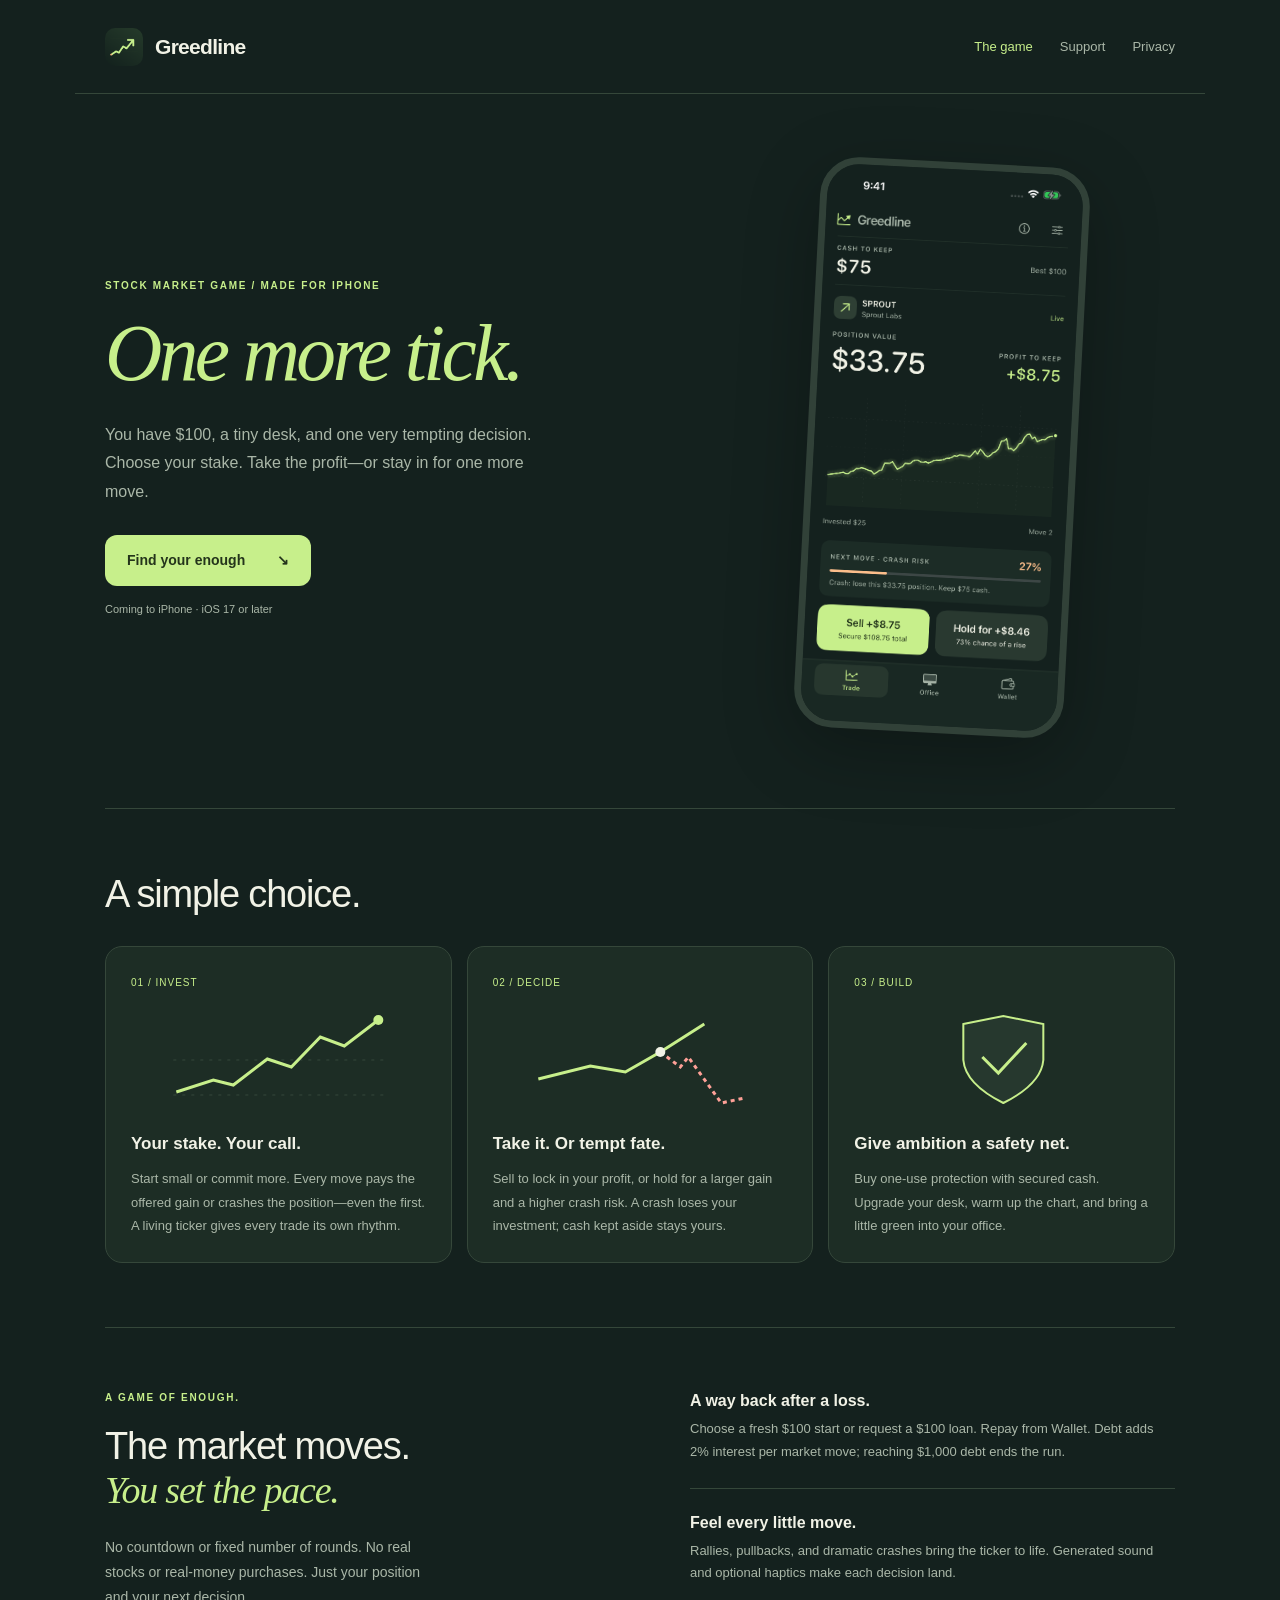
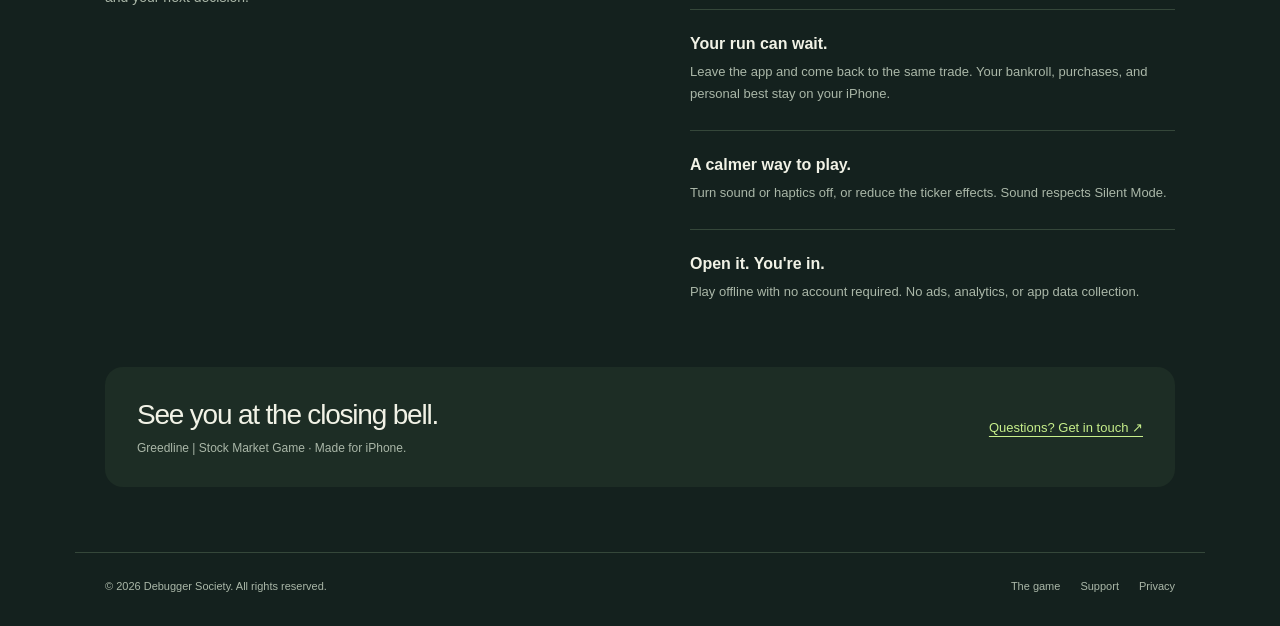
==== index.html @ 33b6f651 "initial commit" ====
<!doctype html>
<html lang="en"><head><meta charset="utf-8"><meta name="viewport" content="width=device-width,initial-scale=1"><meta name="theme-color" content="#14211e"><title>Greedline | Stock Market Game</title><meta name="description" content="Bank a little profit or risk it all for one more move. Greedline is a fictional stock-market game made for iPhone. Fast trades, clear odds, and a very tempting button."><meta property="og:title" content="Greedline | Stock Market Game — How much is enough?"><meta property="og:description" content="Bank a little profit or risk it all for one more move. Greedline is a fictional stock-market game made for iPhone. Fast trades, clear odds, and a very tempting button."><meta property="og:type" content="website"><link rel="icon" href="assets/app-icon.png"><link rel="apple-touch-icon" href="assets/app-icon.png"><link rel="stylesheet" href="assets/styles.css"></head><body><a class="skip" href="#main">Skip to content</a><header class="header wrap"><a class="brand" href="index.html"><img src="assets/app-icon.png" width="38" height="38" alt="">Greedline</a><nav class="nav" aria-label="Main navigation"><a href="index.html#how-to-play" aria-current="page" class="how-link">The game</a><a href="support.html">Support</a><a href="privacy.html">Privacy</a></nav></header><main id="main" class="wrap"><section class="hero"><div><p class="eyebrow">Stock Market Game / Made for iPhone</p><h1><em>One more tick.</em></h1><p class="lede">You have $100, a tiny desk, and one very tempting decision. Choose your stake. Take the profit—or stay in for one more move.</p><a class="button" href="#how-to-play">Find your enough <span aria-hidden="true">↘</span></a><p class="platform">Coming to iPhone · iOS 17 or later</p></div><div class="phone-stage"><div class="phone"><img src="assets/gameplay.png" width="1206" height="2622" fetchpriority="high" alt="Greedline's native iPhone trading screen with a live stock ticker, cash, position value, a crash-risk meter, and large Sell and Hold controls showing exact amounts."></div></div></section>
<section id="how-to-play" class="section"><div class="section-top"><div><h2>A simple choice.<br></div></div><div class="cards">
<article class="card"><span class="card-number">01 / INVEST</span><svg viewBox="0 0 220 100" aria-hidden="true"><path d="M5 83H215M5 48H215" stroke="#35473a" stroke-dasharray="3 6"/><path d="M8 80L45 68L65 73L99 47L123 55L152 25L176 34L210 8" fill="none" stroke="#c7ef8b" stroke-width="3"/><circle cx="210" cy="8" r="5" fill="#c7ef8b"/></svg><h3>Your stake. Your call.</h3><p>Start small or commit more. Every move pays the offered gain or crashes the position—even the first. A living ticker gives every trade its own rhythm.</p></article>
<article class="card"><span class="card-number">02 / DECIDE</span><svg viewBox="0 0 220 100" aria-hidden="true"><path d="M8 67L60 54L95 60L130 40L174 12" fill="none" stroke="#c7ef8b" stroke-width="3"/><path d="M130 40L150 55L158 45L191 91L214 86" fill="none" stroke="#ffa097" stroke-width="3" stroke-dasharray="4 4"/><circle cx="130" cy="40" r="5" fill="#f1f2e6"/></svg><h3>Take it. Or tempt fate.</h3><p>Sell to lock in your profit, or hold for a larger gain and a higher crash risk. A crash loses your investment; cash kept aside stays yours.</p></article>
<article class="card"><span class="card-number">03 / BUILD</span><svg viewBox="0 0 220 100" aria-hidden="true"><path d="M72 12L112 4L152 12V48Q150 72 112 91Q74 72 72 48Z" fill="#26382e" stroke="#c7ef8b" stroke-width="2"/><path d="M91 45L107 61L135 31" fill="none" stroke="#c7ef8b" stroke-width="3"/></svg><h3>Give ambition a safety net.</h3><p>Buy one-use protection with secured cash. Upgrade your desk, warm up the chart, and bring a little green into your office.</p></article>
</div></section>
<section class="section quiet"><div><p class="eyebrow">A game of enough.</p><h2>The market moves.<br><em>You set the pace.</em></h2><p>No countdown or fixed number of rounds. No real stocks or real-money purchases. Just your position and your next decision.</p></div><ul class="benefits"><li><strong>A way back after a loss.</strong><p>Choose a fresh $100 start or request a $100 loan. Repay from Wallet. Debt adds 2% interest per market move; reaching $1,000 debt ends the run.</p></li><li><strong>Feel every little move.</strong><p>Rallies, pullbacks, and dramatic crashes bring the ticker to life. Generated sound and optional haptics make each decision land.</p></li><li><strong>Your run can wait.</strong><p>Leave the app and come back to the same trade. Your bankroll, purchases, and personal best stay on your iPhone.</p></li><li><strong>A calmer way to play.</strong><p>Turn sound or haptics off, or reduce the ticker effects. Sound respects Silent Mode.</p></li><li><strong>Open it. You're in.</strong><p>Play offline with no account required. No ads, analytics, or app data collection.</p></li></ul></section>
<aside class="closing"><div><h2>See you at the closing bell.</h2><p>Greedline | Stock Market Game · Made for iPhone.</p></div><a href="support.html">Questions? Get in touch ↗</a></aside></main><footer class="footer wrap"><span>© 2026 Debugger Society. All rights reserved.</span><div><a href="index.html">The game</a><a href="support.html">Support</a><a href="privacy.html">Privacy</a></div></footer></body></html>
---- assets/styles.css ----
:root{--bg:#14211e;--surface:#1d2d25;--line:#35473a;--ink:#f1f2e6;--muted:#aab7a8;--green:#c7ef8b;--orange:#ffc08c;font-family:-apple-system,BlinkMacSystemFont,'Segoe UI',sans-serif;color:var(--ink);background:var(--bg)}*{box-sizing:border-box}body{margin:0}a{color:inherit;text-underline-offset:4px}button,a{-webkit-tap-highlight-color:transparent}a:focus-visible,summary:focus-visible{outline:3px solid var(--orange);outline-offset:5px}h1,h2,h3,p{margin:0}.wrap{max-width:1130px;margin:auto;padding-left:30px;padding-right:30px}.header{display:flex;justify-content:space-between;align-items:center;padding-top:25px;padding-bottom:25px;border-bottom:1px solid var(--line);gap:20px}.brand{font-size:21px;font-weight:650;display:flex;align-items:center;gap:12px;letter-spacing:-.7px;text-decoration:none}.brand img{border-radius:10px}.nav{display:flex;gap:27px;font-size:13px;color:var(--muted)}.nav a{text-decoration:none;padding:14px 0}.nav a:hover,.nav a[aria-current]{color:var(--green)}.eyebrow{font-size:10px;letter-spacing:1.7px;font-weight:600;text-transform:uppercase;color:var(--green);margin-bottom:22px}.hero{display:grid;grid-template-columns:1.15fr 1fr;align-items:center;gap:70px;padding:68px 0 75px}.hero h1{font-size:clamp(54px,6.2vw,83px);font-weight:500;letter-spacing:-3.6px;line-height:1.02}em{font-family:Georgia,serif;font-weight:400;color:var(--green)}.lede{font-size:16px;line-height:1.8;color:var(--muted);max-width:440px;margin-top:27px}.button{display:inline-flex;align-items:center;justify-content:space-between;gap:32px;background:var(--green);color:#24341b;border-radius:12px;padding:17px 22px;font-size:14px;text-decoration:none;font-weight:600;min-height:51px;margin-top:28px}.platform{font-size:11px;color:var(--muted);margin-top:17px}.phone-stage{position:relative;display:flex;justify-content:center}.phone{width:270px;border:7px solid #314138;border-radius:39px;overflow:hidden;box-shadow:0 20px 70px #0004;transform:rotate(3deg);background:var(--bg)}.phone img{display:block;width:100%;height:auto}.stage-note{position:absolute;bottom:48px;left:-35px;background:var(--ink);color:#263421;border-radius:13px;padding:17px 21px;box-shadow:0 10px 30px #0003;transform:rotate(-4deg);font-size:12px}.stage-note strong{display:block;font-size:22px;margin-top:5px;letter-spacing:-.5px}.section{border-top:1px solid var(--line);padding:64px 0}.section-top{display:flex;justify-content:space-between;gap:30px;align-items:end;margin-bottom:30px}.section h2,.closing h2{font-size:38px;font-weight:500;letter-spacing:-1.2px;line-height:1.15}.section-top p{max-width:330px;color:var(--muted);font-size:14px;line-height:1.75}.cards{display:grid;grid-template-columns:repeat(3,1fr);gap:15px}.card{padding:25px;background:var(--surface);border:1px solid var(--line);border-radius:17px}.card-number{color:var(--green);font-size:10px;letter-spacing:1px}.card svg{width:100%;height:100px;margin:22px 0;display:block}.card h3{font-size:17px;font-weight:550;margin-bottom:13px}.card p{font-size:13px;line-height:1.8;color:var(--muted)}.quiet{display:grid;grid-template-columns:1fr 1fr;gap:100px}.quiet>div>p:last-child{font-size:14px;line-height:1.8;color:var(--muted);margin-top:22px;max-width:330px}.benefits{list-style:none;padding:0;margin:0}.benefits li{padding:0 0 25px;margin-bottom:25px;border-bottom:1px solid var(--line)}.benefits li:last-child{border:0;margin:0;padding:0}.benefits strong{font-size:16px;font-weight:550}.benefits p{font-size:13px;line-height:1.7;color:var(--muted);margin-top:8px}.closing{padding:32px;border-radius:18px;background:var(--surface);display:flex;align-items:center;justify-content:space-between;gap:25px;margin:0 0 65px}.closing h2{font-size:28px}.closing p{font-size:12px;color:var(--muted);margin-top:10px}.closing a{font-size:13px;color:var(--green)}.footer{display:flex;justify-content:space-between;gap:25px;padding-top:25px;padding-bottom:30px;border-top:1px solid var(--line);font-size:11px;line-height:1.6;color:var(--muted)}.footer div{display:flex;gap:20px}.footer a{text-decoration:none}.skip{position:absolute;left:15px;top:-100px;padding:15px;background:var(--green);color:var(--bg);z-index:5}.skip:focus{top:15px}.doc-head{padding:65px 0 40px}.doc-head h1{font-size:clamp(39px,6vw,64px);font-weight:500;letter-spacing:-2px}.doc-head .lede{max-width:660px}.doc-grid{display:grid;grid-template-columns:200px 1fr;gap:60px;padding-bottom:75px}.doc-nav{display:flex;flex-direction:column;gap:8px;align-self:start;position:sticky;top:30px;font-size:12px;color:var(--muted)}.doc-nav a{padding:10px 0}.doc-content section{margin-bottom:35px}.doc-content h2{font-size:21px;font-weight:550;margin-bottom:15px}.doc-content p{font-size:14px;line-height:1.85;color:var(--muted)}.doc-content p+p{margin-top:14px}.doc-content a{color:var(--green)}.support-body{display:grid;grid-template-columns:1fr 1.2fr;gap:55px;padding-bottom:70px}.contact-card{background:var(--surface);border:1px solid var(--line);border-radius:17px;padding:28px}.contact-card h2,.support-body h2{font-size:24px;font-weight:500;margin-bottom:18px}.contact-card p{font-size:13px;line-height:1.8;color:var(--muted);overflow-wrap:anywhere}.contact-card .button{margin:18px 0 22px}.contact-card a:not(.button){color:var(--green)}details{border-bottom:1px solid var(--line);padding:7px 0}summary{padding:17px 0;cursor:pointer;font-size:14px;line-height:1.5}details p{font-size:13px;line-height:1.85;color:var(--muted);padding-bottom:19px}details a{color:var(--green)}@media(max-width:750px){.wrap{padding-left:21px;padding-right:21px}.header{padding-top:16px;padding-bottom:16px}.brand{font-size:19px}.nav{gap:16px;font-size:12px}.how-link{display:none}.hero{grid-template-columns:1fr;gap:52px;padding:48px 0}.hero h1{font-size:60px;letter-spacing:-2.8px}.lede{font-size:15px}.phone{width:255px}.stage-note{left:0;bottom:45px}.section{padding:43px 0}.section-top{display:block}.section-top p{margin-top:20px}.cards{grid-template-columns:1fr}.card{display:grid;grid-template-columns:1fr 100px;gap:14px}.card svg{grid-column:2;grid-row:1/4;height:100%;margin:0}.card-number,.card h3,.card p{grid-column:1}.card h3{margin:0}.quiet{grid-template-columns:1fr;gap:35px}.closing{flex-direction:column;align-items:start;padding:25px;margin-bottom:45px}.footer{font-size:10px;flex-direction:column;gap:12px}.doc-head{padding:42px 0 30px}.doc-grid{grid-template-columns:1fr;gap:30px}.doc-nav{position:static;flex-direction:row;flex-wrap:wrap;gap:14px}.support-body{grid-template-columns:1fr;gap:38px}.section h2{font-size:34px}}@media(prefers-reduced-motion:reduce){*{scroll-behavior:auto!important}}
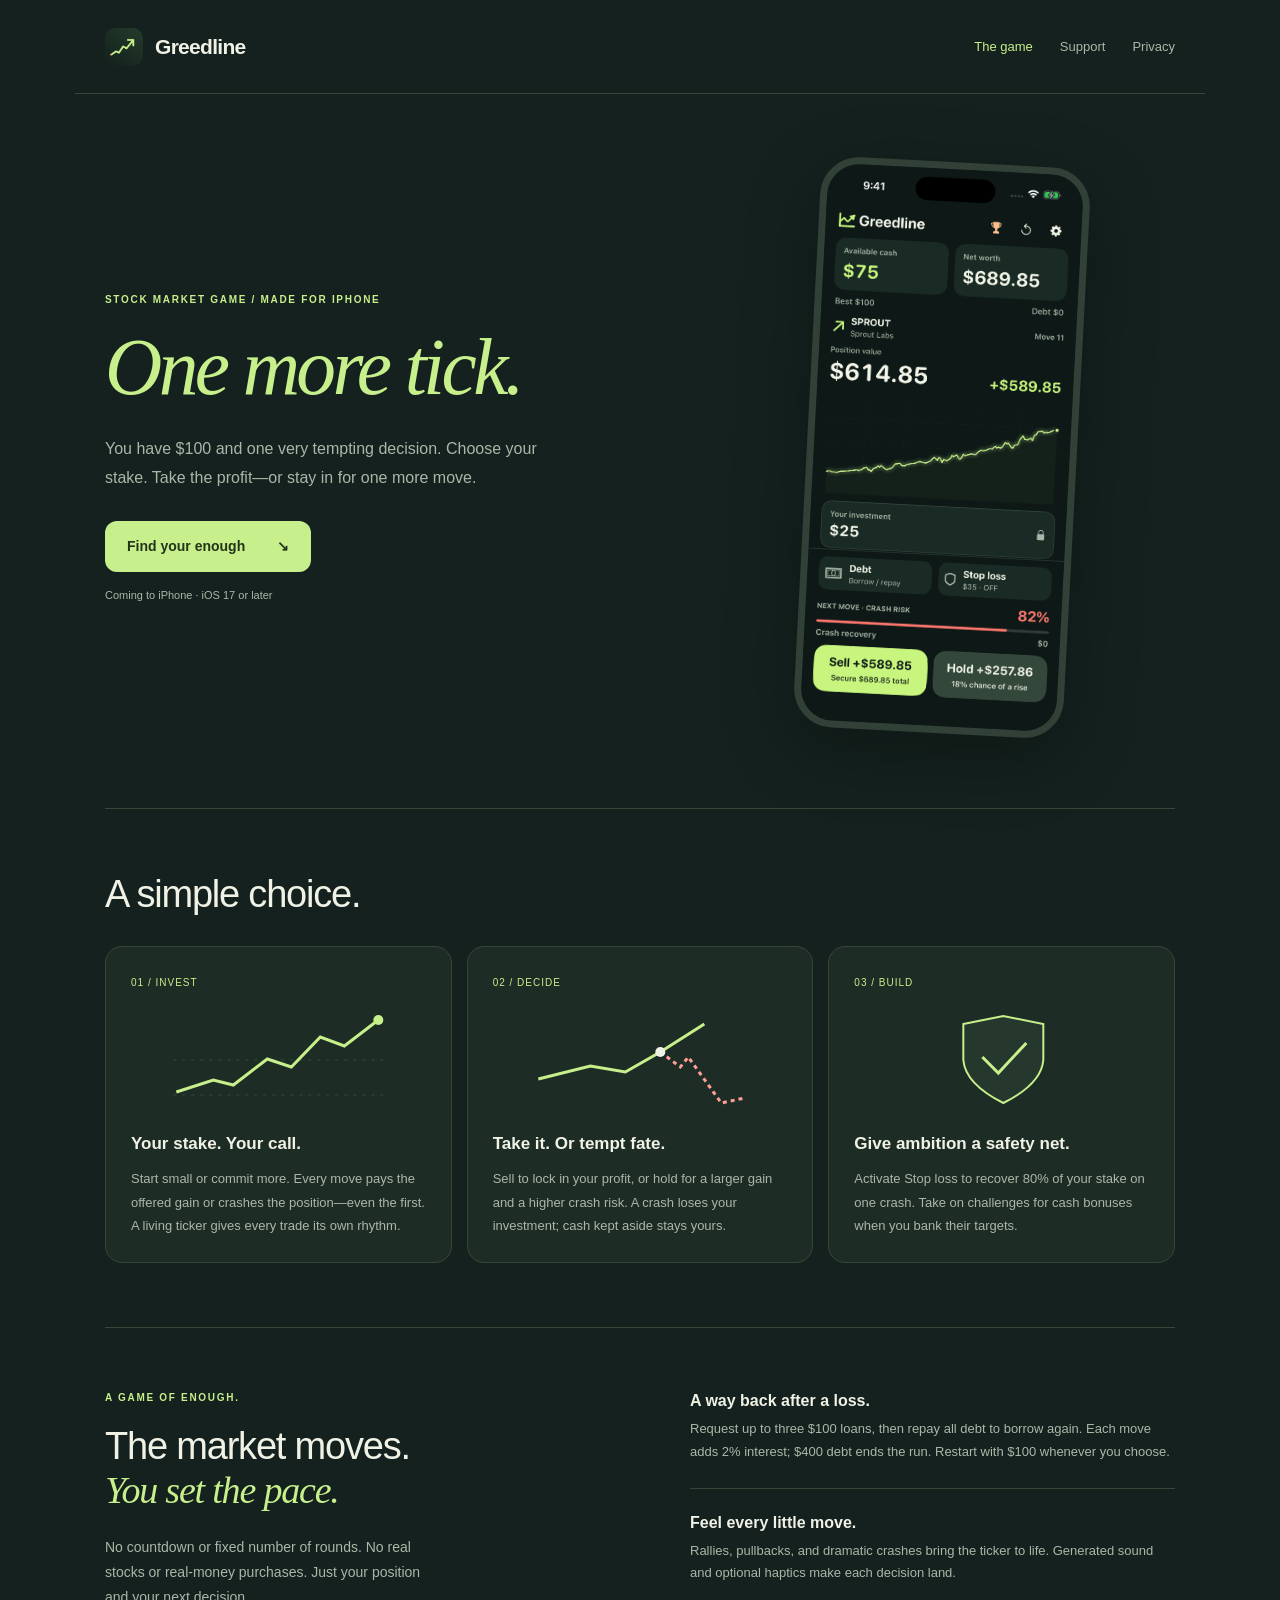
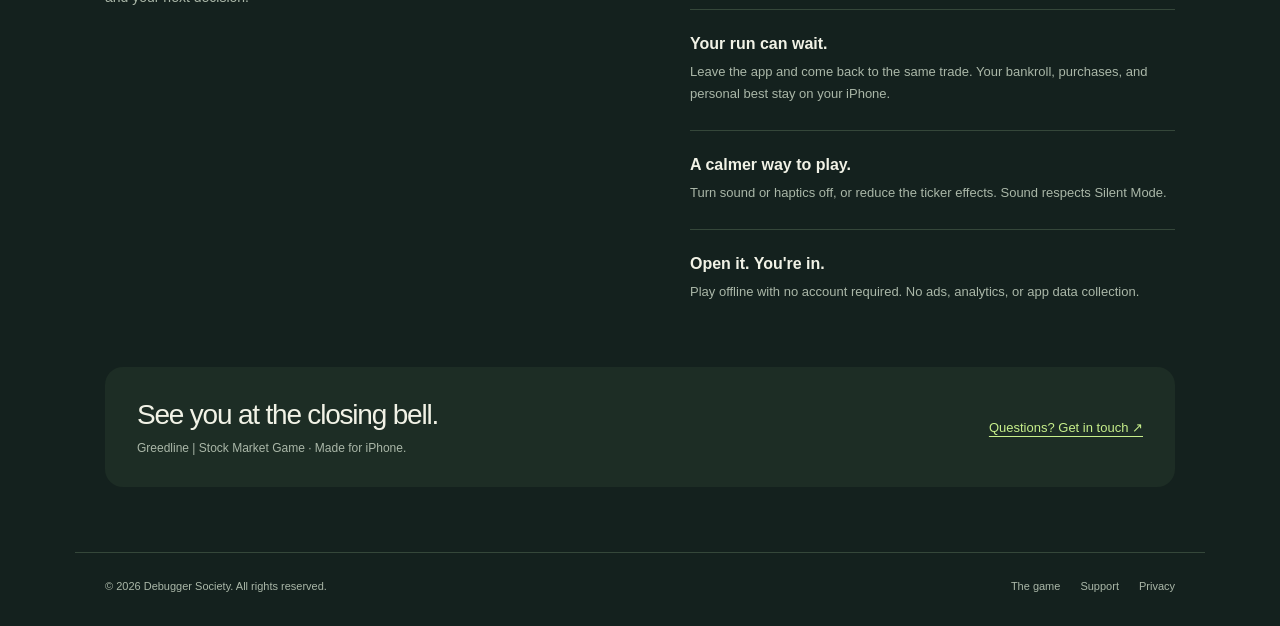
==== commit 6675202e: "Update Greedline website for streamlined gameplay and challenges" ====
--- a/index.html
+++ b/index.html
@@ -1,9 +1,9 @@
 <!doctype html>
-<html lang="en"><head><meta charset="utf-8"><meta name="viewport" content="width=device-width,initial-scale=1"><meta name="theme-color" content="#14211e"><title>Greedline | Stock Market Game</title><meta name="description" content="Bank a little profit or risk it all for one more move. Greedline is a fictional stock-market game made for iPhone. Fast trades, clear odds, and a very tempting button."><meta property="og:title" content="Greedline | Stock Market Game — How much is enough?"><meta property="og:description" content="Bank a little profit or risk it all for one more move. Greedline is a fictional stock-market game made for iPhone. Fast trades, clear odds, and a very tempting button."><meta property="og:type" content="website"><link rel="icon" href="assets/app-icon.png"><link rel="apple-touch-icon" href="assets/app-icon.png"><link rel="stylesheet" href="assets/styles.css"></head><body><a class="skip" href="#main">Skip to content</a><header class="header wrap"><a class="brand" href="index.html"><img src="assets/app-icon.png" width="38" height="38" alt="">Greedline</a><nav class="nav" aria-label="Main navigation"><a href="index.html#how-to-play" aria-current="page" class="how-link">The game</a><a href="support.html">Support</a><a href="privacy.html">Privacy</a></nav></header><main id="main" class="wrap"><section class="hero"><div><p class="eyebrow">Stock Market Game / Made for iPhone</p><h1><em>One more tick.</em></h1><p class="lede">You have $100, a tiny desk, and one very tempting decision. Choose your stake. Take the profit—or stay in for one more move.</p><a class="button" href="#how-to-play">Find your enough <span aria-hidden="true">↘</span></a><p class="platform">Coming to iPhone · iOS 17 or later</p></div><div class="phone-stage"><div class="phone"><img src="assets/gameplay.png" width="1206" height="2622" fetchpriority="high" alt="Greedline's native iPhone trading screen with a live stock ticker, cash, position value, a crash-risk meter, and large Sell and Hold controls showing exact amounts."></div></div></section>
+<html lang="en"><head><meta charset="utf-8"><meta name="viewport" content="width=device-width,initial-scale=1"><meta name="theme-color" content="#14211e"><title>Greedline | Stock Market Game</title><meta name="description" content="Bank a little profit or risk it all for one more move. Greedline is a fictional stock-market game made for iPhone. Fast trades, clear odds, and a very tempting button."><meta property="og:title" content="Greedline | Stock Market Game — How much is enough?"><meta property="og:description" content="Bank a little profit or risk it all for one more move. Greedline is a fictional stock-market game made for iPhone. Fast trades, clear odds, and a very tempting button."><meta property="og:type" content="website"><link rel="icon" href="assets/app-icon.png"><link rel="apple-touch-icon" href="assets/app-icon.png"><link rel="stylesheet" href="assets/styles.css"></head><body><a class="skip" href="#main">Skip to content</a><header class="header wrap"><a class="brand" href="index.html"><img src="assets/app-icon.png" width="38" height="38" alt="">Greedline</a><nav class="nav" aria-label="Main navigation"><a href="index.html#how-to-play" aria-current="page" class="how-link">The game</a><a href="support.html">Support</a><a href="privacy.html">Privacy</a></nav></header><main id="main" class="wrap"><section class="hero"><div><p class="eyebrow">Stock Market Game / Made for iPhone</p><h1><em>One more tick.</em></h1><p class="lede">You have $100 and one very tempting decision. Choose your stake. Take the profit—or stay in for one more move.</p><a class="button" href="#how-to-play">Find your enough <span aria-hidden="true">↘</span></a><p class="platform">Coming to iPhone · iOS 17 or later</p></div><div class="phone-stage"><div class="phone"><img src="assets/gameplay.png" width="1206" height="2622" fetchpriority="high" alt="Greedline's native iPhone trading screen with a live stock ticker, cash, position value, a crash-risk meter, and large Sell and Hold controls showing exact amounts."></div></div></section>
 <section id="how-to-play" class="section"><div class="section-top"><div><h2>A simple choice.<br></div></div><div class="cards">
 <article class="card"><span class="card-number">01 / INVEST</span><svg viewBox="0 0 220 100" aria-hidden="true"><path d="M5 83H215M5 48H215" stroke="#35473a" stroke-dasharray="3 6"/><path d="M8 80L45 68L65 73L99 47L123 55L152 25L176 34L210 8" fill="none" stroke="#c7ef8b" stroke-width="3"/><circle cx="210" cy="8" r="5" fill="#c7ef8b"/></svg><h3>Your stake. Your call.</h3><p>Start small or commit more. Every move pays the offered gain or crashes the position—even the first. A living ticker gives every trade its own rhythm.</p></article>
 <article class="card"><span class="card-number">02 / DECIDE</span><svg viewBox="0 0 220 100" aria-hidden="true"><path d="M8 67L60 54L95 60L130 40L174 12" fill="none" stroke="#c7ef8b" stroke-width="3"/><path d="M130 40L150 55L158 45L191 91L214 86" fill="none" stroke="#ffa097" stroke-width="3" stroke-dasharray="4 4"/><circle cx="130" cy="40" r="5" fill="#f1f2e6"/></svg><h3>Take it. Or tempt fate.</h3><p>Sell to lock in your profit, or hold for a larger gain and a higher crash risk. A crash loses your investment; cash kept aside stays yours.</p></article>
-<article class="card"><span class="card-number">03 / BUILD</span><svg viewBox="0 0 220 100" aria-hidden="true"><path d="M72 12L112 4L152 12V48Q150 72 112 91Q74 72 72 48Z" fill="#26382e" stroke="#c7ef8b" stroke-width="2"/><path d="M91 45L107 61L135 31" fill="none" stroke="#c7ef8b" stroke-width="3"/></svg><h3>Give ambition a safety net.</h3><p>Buy one-use protection with secured cash. Upgrade your desk, warm up the chart, and bring a little green into your office.</p></article>
+<article class="card"><span class="card-number">03 / BUILD</span><svg viewBox="0 0 220 100" aria-hidden="true"><path d="M72 12L112 4L152 12V48Q150 72 112 91Q74 72 72 48Z" fill="#26382e" stroke="#c7ef8b" stroke-width="2"/><path d="M91 45L107 61L135 31" fill="none" stroke="#c7ef8b" stroke-width="3"/></svg><h3>Give ambition a safety net.</h3><p>Activate Stop loss to recover 80% of your stake on one crash. Take on challenges for cash bonuses when you bank their targets.</p></article>
 </div></section>
-<section class="section quiet"><div><p class="eyebrow">A game of enough.</p><h2>The market moves.<br><em>You set the pace.</em></h2><p>No countdown or fixed number of rounds. No real stocks or real-money purchases. Just your position and your next decision.</p></div><ul class="benefits"><li><strong>A way back after a loss.</strong><p>Choose a fresh $100 start or request a $100 loan. Repay from Wallet. Debt adds 2% interest per market move; reaching $1,000 debt ends the run.</p></li><li><strong>Feel every little move.</strong><p>Rallies, pullbacks, and dramatic crashes bring the ticker to life. Generated sound and optional haptics make each decision land.</p></li><li><strong>Your run can wait.</strong><p>Leave the app and come back to the same trade. Your bankroll, purchases, and personal best stay on your iPhone.</p></li><li><strong>A calmer way to play.</strong><p>Turn sound or haptics off, or reduce the ticker effects. Sound respects Silent Mode.</p></li><li><strong>Open it. You're in.</strong><p>Play offline with no account required. No ads, analytics, or app data collection.</p></li></ul></section>
+<section class="section quiet"><div><p class="eyebrow">A game of enough.</p><h2>The market moves.<br><em>You set the pace.</em></h2><p>No countdown or fixed number of rounds. No real stocks or real-money purchases. Just your position and your next decision.</p></div><ul class="benefits"><li><strong>A way back after a loss.</strong><p>Request up to three $100 loans, then repay all debt to borrow again. Each move adds 2% interest; $400 debt ends the run. Restart with $100 whenever you choose.</p></li><li><strong>Feel every little move.</strong><p>Rallies, pullbacks, and dramatic crashes bring the ticker to life. Generated sound and optional haptics make each decision land.</p></li><li><strong>Your run can wait.</strong><p>Leave the app and come back to the same trade. Your bankroll, purchases, and personal best stay on your iPhone.</p></li><li><strong>A calmer way to play.</strong><p>Turn sound or haptics off, or reduce the ticker effects. Sound respects Silent Mode.</p></li><li><strong>Open it. You're in.</strong><p>Play offline with no account required. No ads, analytics, or app data collection.</p></li></ul></section>
 <aside class="closing"><div><h2>See you at the closing bell.</h2><p>Greedline | Stock Market Game · Made for iPhone.</p></div><a href="support.html">Questions? Get in touch ↗</a></aside></main><footer class="footer wrap"><span>© 2026 Debugger Society. All rights reserved.</span><div><a href="index.html">The game</a><a href="support.html">Support</a><a href="privacy.html">Privacy</a></div></footer></body></html>
